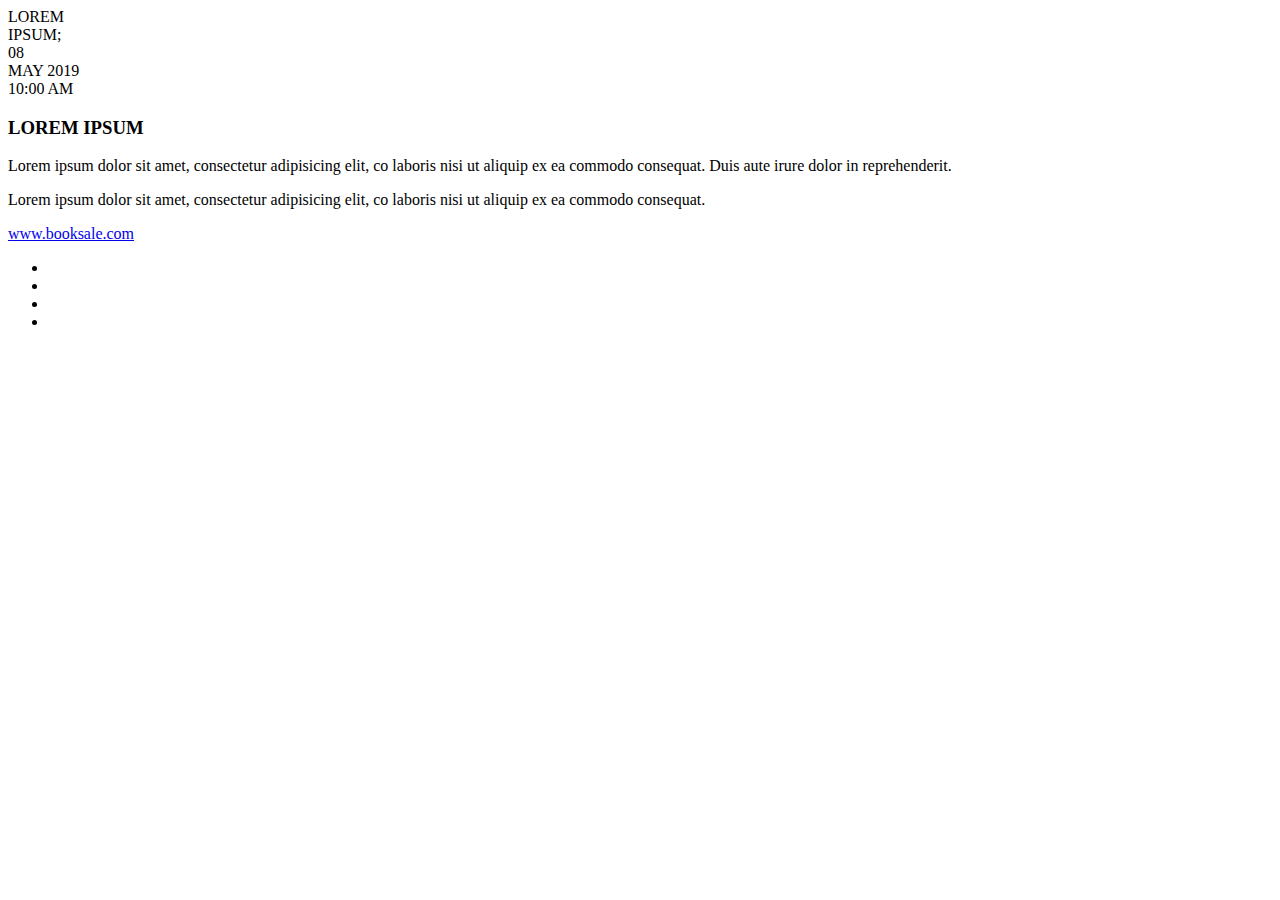
==== booksale/index.html @ c19babfd "Commit Booksale" ====
<!DOCTYPE html>
<html lang="en">
<head>
	<meta charset="UTF-8">
	<meta name="viewport" content="width=device-width, initial-scale=1">
	<title>Booksale</title>
	<link rel="stylesheet" href="../css/style.css">
</head>
<body>
	<div class="container">
		<div class="container__header">
			<header>
				<div class="header__slogan">LOREM</div>
				<div class="header__line"></div>
				<div class="header__slogan">IPSUM;</div>
				<div class="header__line"></div>
			</header>
		</div>

		<div class="container__about">
			<div class="about">
				<div class="about__heading">
					<div class="about__date date">08</div>
					<div class="about__date decor-line"></div>
					<div class="about__date time">MAY 2019 <br>10:00 AM</div>
				</div>
				<div class="about__text">
					<h3>LOREM IPSUM</h3>
					<p>Lorem ipsum dolor sit amet, consectetur adipisicing elit, co laboris nisi ut aliquip ex ea commodo consequat. Duis aute irure dolor in reprehenderit.</p>
					<p>Lorem ipsum dolor sit amet, consectetur adipisicing elit, co laboris nisi ut aliquip ex ea commodo consequat. </p>
					<a href="http://booksale.com" class="about__link">www.booksale.com</a>
				</div>
			</div>
		</div>

		<div class="container__footer">
			<footer class="footer">
				<div class="footer-info">
					<nav class="footer-info__socials">
						<ul class="socials">
							<li class="socials__item"><a href="https://www.facebook.com/booksalebookstore/" class="socials__link socials__link_fb" target="_blank"></a></li>
							<li class="socials__item"><a href="https://www.linkedin.com/company/booksale-ge/" class="socials__link socials__link_linked" target="_blank"></a></li>
							<li class="socials__item"><a href="https://twitter.com/ithacabooksale" class="socials__link socials__link_twit" target="_blank"></a></li>
							<li class="socials__item"><a href="https://www.pinterest.com/pin/242701867388791354/" class="socials__link socials__link_pin" target="_blank"></a></li>
						</ul>
					</nav>
				</div>
			</footer>
		</div>


	</div>
</body>
</html>
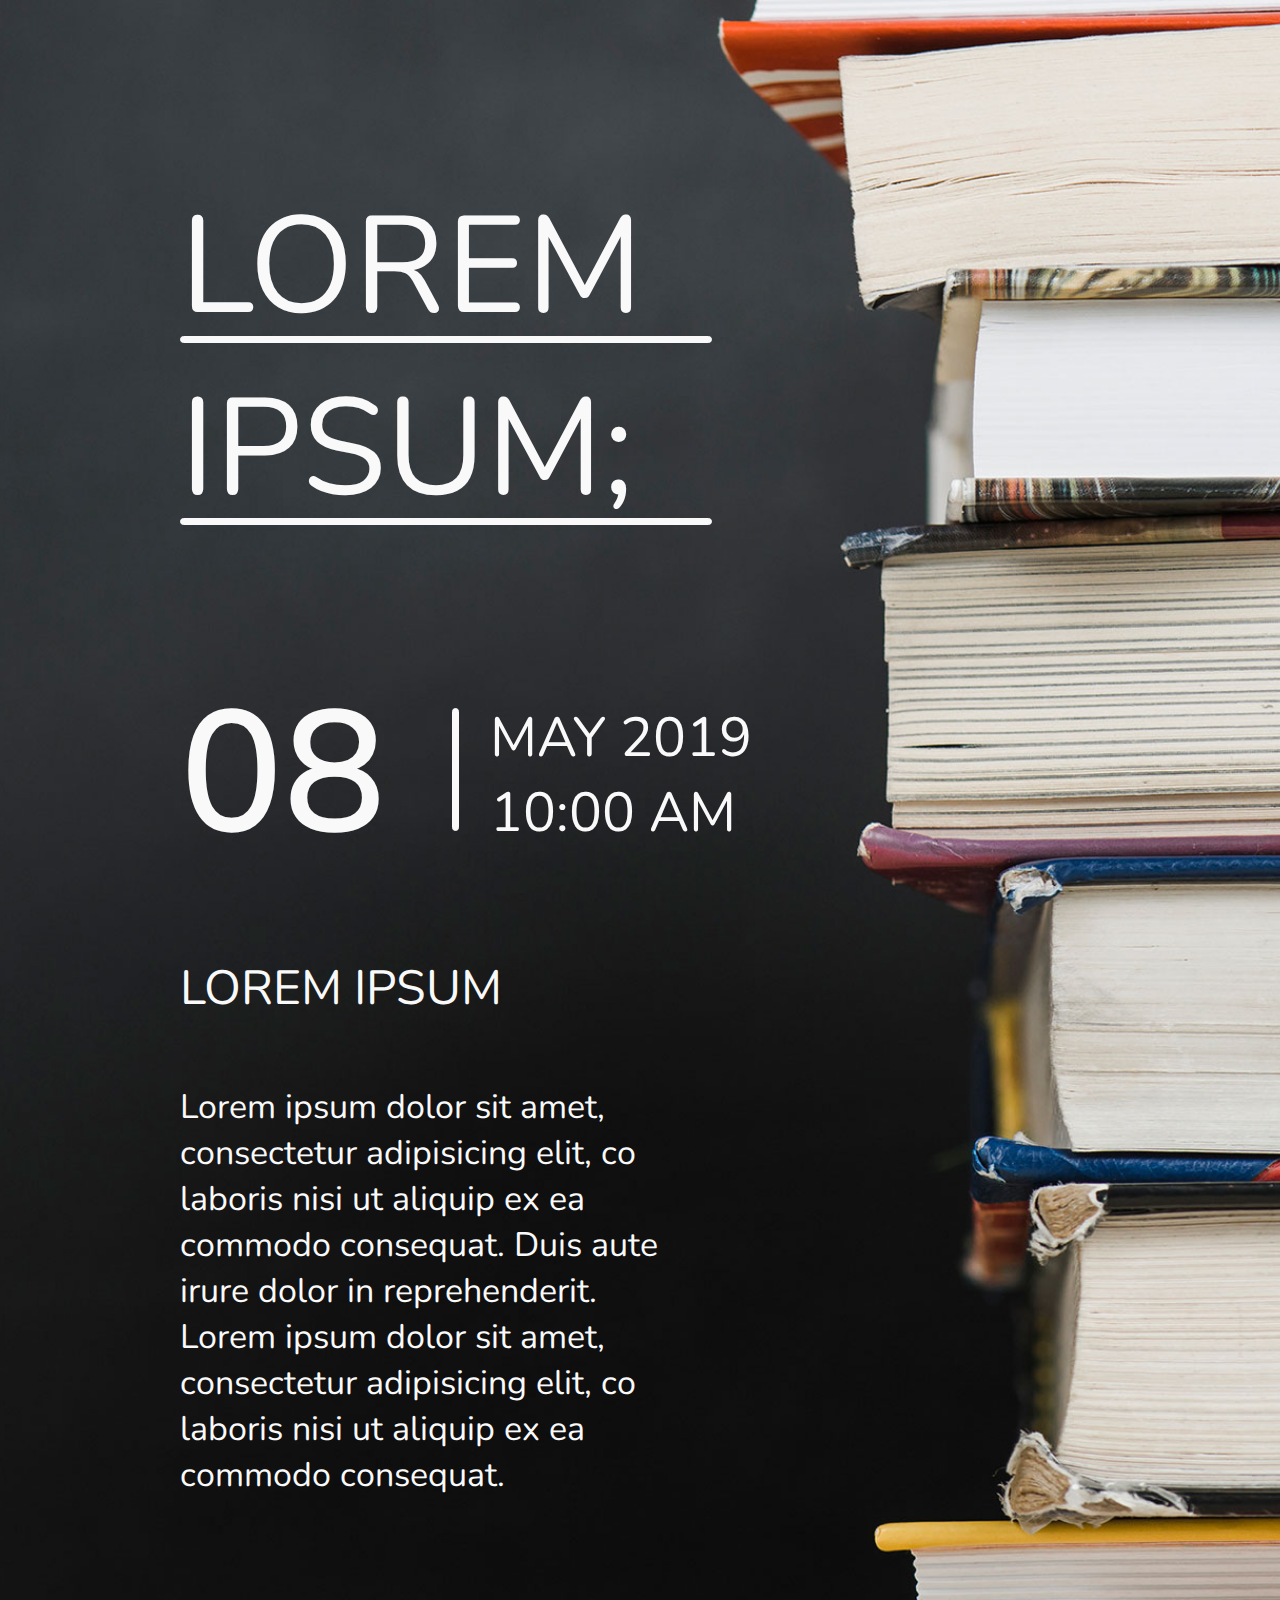
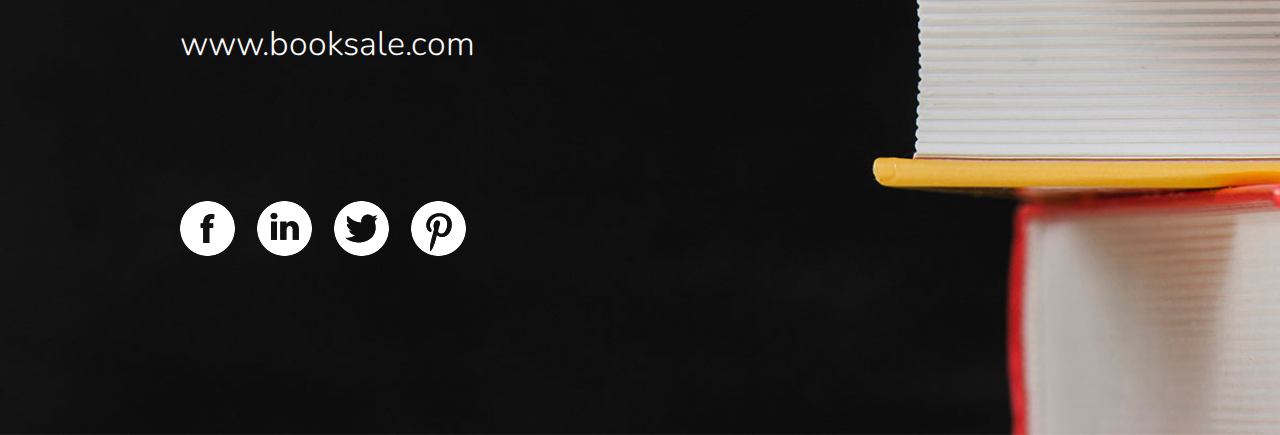
==== commit d851233f: "Commit Booksale" ====
--- a/booksale/index.html
+++ b/booksale/index.html
@@ -4,7 +4,7 @@
 	<meta charset="UTF-8">
 	<meta name="viewport" content="width=device-width, initial-scale=1">
 	<title>Booksale</title>
-	<link rel="stylesheet" href="../css/style.css">
+	<link rel="stylesheet" href="css/style.css">
 </head>
 <body>
 	<div class="container">
--- a/booksale/css/style.css
+++ b/booksale/css/style.css
@@ -0,0 +1,289 @@
+@import url('https://fonts.googleapis.com/css?family=Nunito:300,400,600,700');
+
+*{
+	margin: 0;
+	padding: 0;
+	box-sizing: border-box;
+}
+
+html{
+	
+}
+
+body{
+	font-family: 'Nunito', sans-serif;
+	background-image: url(../images/bg.jpg);
+	background-size: cover;
+	background-position: center center;
+	color: #f9f9fa;
+}
+
+.container{
+	margin: 173px 180px;
+}
+
+.header__slogan{
+	font-size: 137px;
+	font-weight: 400;
+}
+
+.header__line{
+	width: 532px;
+	height: 7px;
+	background: #f9f9fa;
+	border: 1px solid #f9f9fa;
+	border-radius: 10px;
+	margin: -24px 0 12px;
+}
+
+.container__about{
+	margin: 132px 0 0;
+}
+
+
+.about__date{
+	display: inline-block;
+}
+
+.date{
+	font-size: 172px;
+	font-weight: 600;
+}
+
+.decor-line{
+	width: 7px;
+	height: 123px;
+	background: #f9f9fa;
+	border: 1px solid #f9f9fa;
+	border-radius: 10px;
+	margin: 0 27px 0 62px;
+}
+
+.time{
+	font-size: 55px;
+	font-weight: 400px;
+}
+
+.about__text{
+	width: 540px;
+	font-size: 34px;
+	font-weight: 400;
+
+}
+
+h3{
+	font-size: 48px;
+	font-weight: 400;
+	margin: 63px 0;
+}
+
+.about__link{
+	text-decoration: none;
+	font-size: 34px;
+	font-weight: 300;
+	color: #f9f9fa;
+	display: block;
+	margin: 123px 0 134px;
+}
+
+.about__link:hover{
+	color: #dbac4b;
+}
+
+.socials{
+	margin: 0;
+	padding: 0;
+	list-style: none;
+}
+
+.socials__item{
+	display: inline-block;
+}
+
+.socials__link{
+	width: 55px;
+	height: 55px;
+	display: block;
+	margin-right: 18px;
+}
+
+.socials__link:hover{
+	
+}
+
+
+.socials__link_fb{
+	background-image: url(../images/fb.png);
+}
+.socials__link_linked{
+	background-image: url(../images/linked.png);
+}
+.socials__link_twit{
+	background-image: url(../images/twit.png);
+}
+.socials__link_pin{
+	background-image: url(../images/pin.png);
+}
+
+@media screen and (max-width: 1024px){
+	
+	.container{
+		margin: 70px 70px;
+	}
+
+	.container__about {
+    	margin: 60px 0 0;
+    }
+
+	.about__text{
+		font-size: 34px;
+		font-weight: 400;
+	}
+	
+	.about__link{
+		margin: 60px 0 70px;
+	}
+
+	h3{
+		margin: 40px 0;
+	}
+
+
+}
+
+@media screen and (max-width: 768px){
+	
+	.container{
+		margin: 70px 60px;
+	}
+
+	
+	.header__slogan{
+		font-size: 65px;
+		font-weight: 400;
+		display: inline-block;
+		margin-right: 10px;
+	}
+
+	.header__line{
+		display: none;
+	}
+
+	.decor-line{
+		display: none;
+	}
+
+	.container__about {
+    	margin: 60px 0 0;
+    }
+
+	.date{
+		font-size: 172px;
+		font-weight: 600;
+	}
+
+	.about__text{
+		font-size: 34px;
+		font-weight: 400;
+	}
+
+	.about__link{
+		margin: 60px 0 70px;
+	}
+
+}
+
+@media screen and (max-width: 480px){
+	
+	.container{
+		margin: 70px 50px;
+	}
+
+	.header__slogan{
+		font-size: 60px;
+		font-weight: 400;
+		display: inline-block;
+		margin-right: 10px;
+	}
+
+	.header__line{
+		display: none;
+	}
+
+	.decor-line{
+		display: none;
+	}
+
+	.date{
+		font-size: 100px;
+		font-weight: 600;
+	}
+
+	.about__text{
+		font-size: 34px;
+		font-weight: 400;
+	}
+
+	.container__about{
+		margin: 75px 0 0;
+	}
+
+	h3{
+		margin: 35px 0;
+	}
+
+	.about__link{
+	margin: 50px 0 50px;
+	}
+
+}
+
+@media screen and (max-width: 320px){
+	
+	body{
+		background-image: url(../images/bg.jpg);
+		background-size: cover;
+		background-position: center center;
+	}
+
+	.container{
+		margin: 60px 50px;
+	}
+
+	.header__slogan{
+		font-size: 60px;
+		font-weight: 400;
+		display: inline-block;
+		margin-right: 10px;
+	}
+
+	.header__line{
+		display: none;
+	}
+
+	.decor-line{
+		display: none;
+	}
+
+	.date{
+		font-size: 65px;
+		font-weight: 600;
+	}
+
+	.time{
+		font-size: 45px;
+	}
+
+	.about__text{
+		font-size: 25px;
+		font-weight: 400;
+	}
+
+	h3{
+		font-size: 30px;
+	}
+}
+
+
+
+
